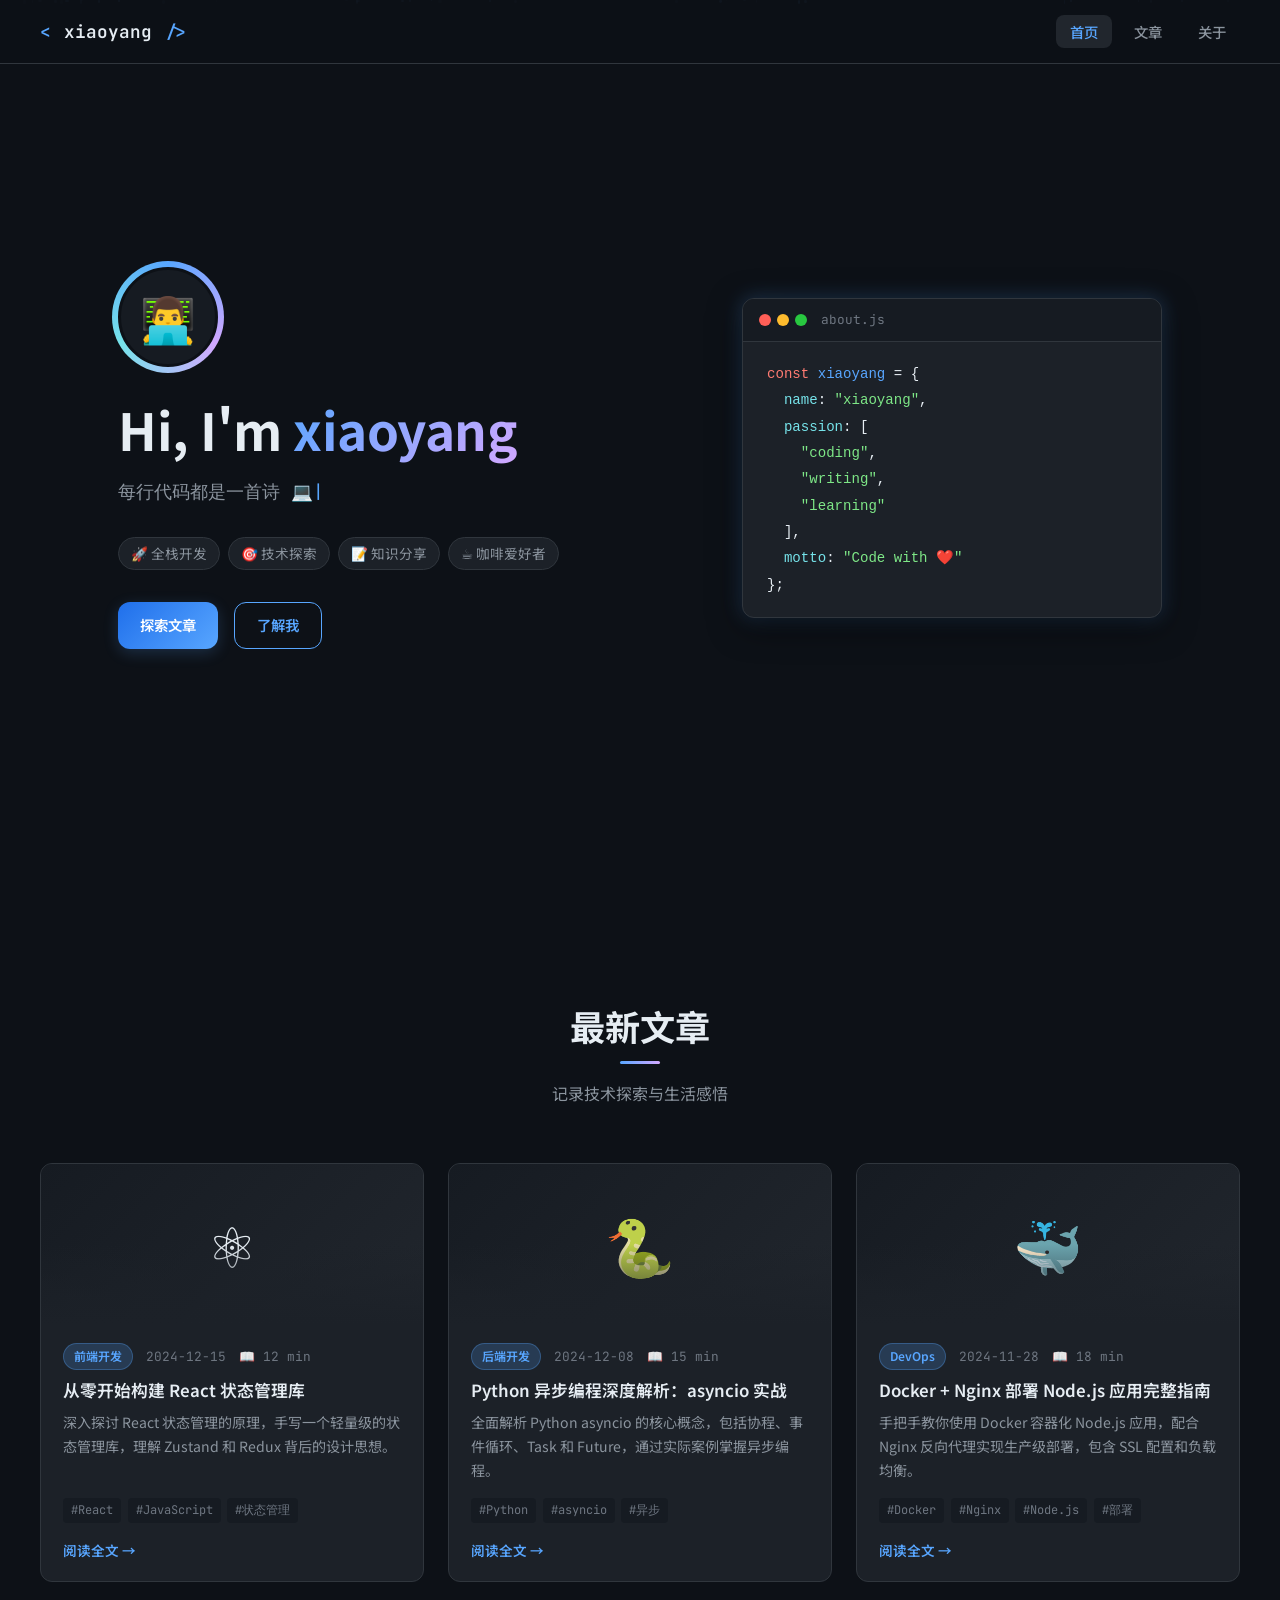
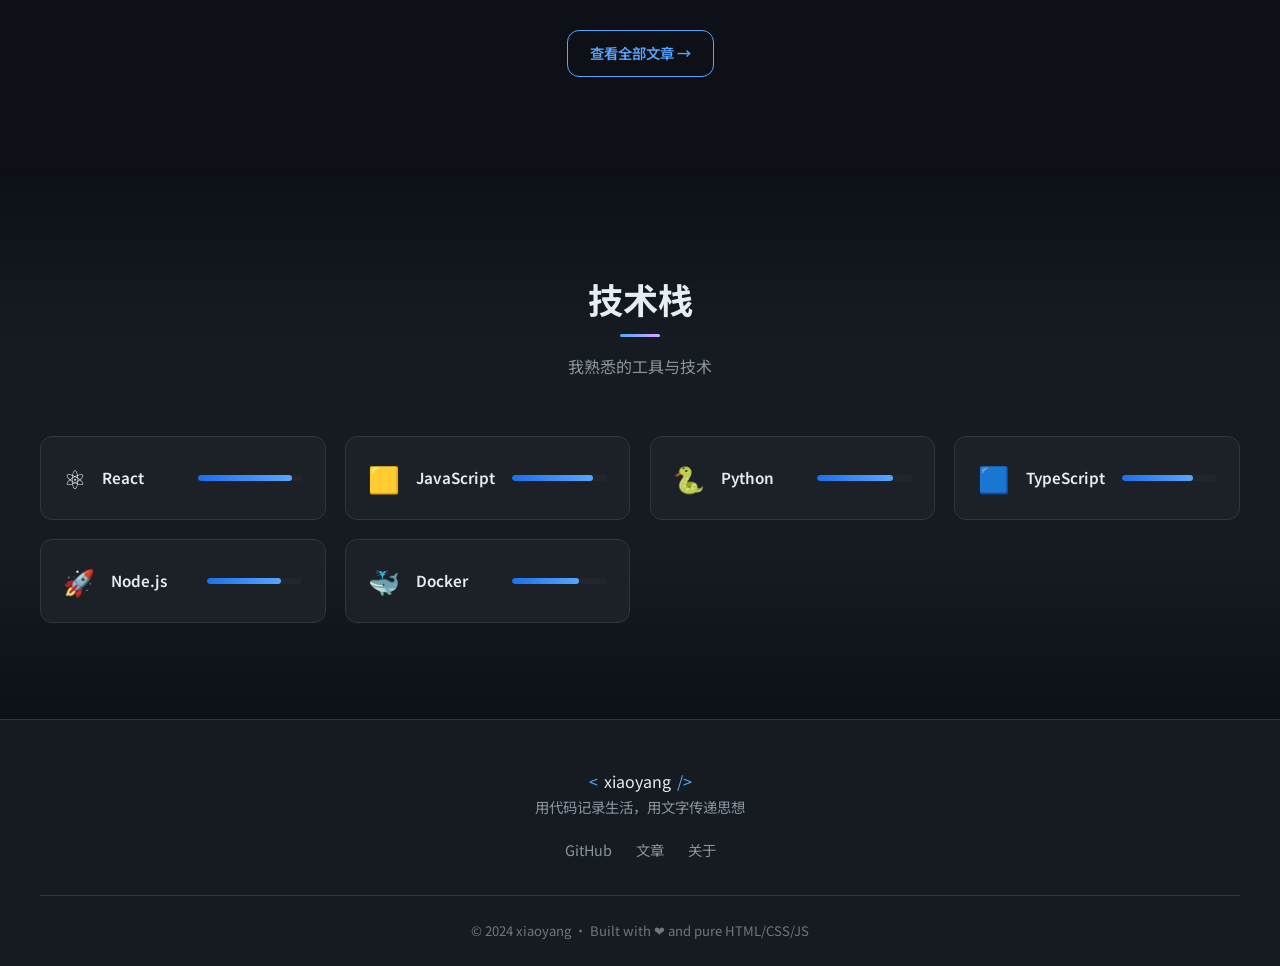
==== index.html @ 9339e9d8 "feat: add personal blog with dark theme - Home page with typing animation and particle background - " ====
<!DOCTYPE html>
<html lang="zh-CN">
<head>
  <meta charset="UTF-8" />
  <meta name="viewport" content="width=device-width, initial-scale=1.0" />
  <title>xiaoyang's Blog</title>
  <link rel="stylesheet" href="css/style.css" />
  <link rel="preconnect" href="https://fonts.googleapis.com" />
  <link href="https://fonts.googleapis.com/css2?family=JetBrains+Mono:wght@300;400;600&family=Noto+Sans+SC:wght@300;400;500;700&display=swap" rel="stylesheet" />
</head>
<body>
  <!-- 粒子背景 -->
  <div id="particles"></div>

  <!-- 导航栏 -->
  <nav class="navbar" id="navbar">
    <div class="nav-container">
      <a href="index.html" class="nav-logo">
        <span class="logo-bracket">&lt;</span>
        <span class="logo-text">xiaoyang</span>
        <span class="logo-bracket">/&gt;</span>
      </a>
      <ul class="nav-links">
        <li><a href="index.html" class="nav-link active">首页</a></li>
        <li><a href="posts.html" class="nav-link">文章</a></li>
        <li><a href="about.html" class="nav-link">关于</a></li>
      </ul>
      <button class="nav-toggle" id="navToggle">
        <span></span><span></span><span></span>
      </button>
    </div>
  </nav>

  <!-- 英雄区域 -->
  <section class="hero">
    <div class="hero-content">
      <div class="hero-avatar">
        <div class="avatar-ring"></div>
        <div class="avatar-inner">
          <span class="avatar-icon">👨‍💻</span>
        </div>
      </div>
      <h1 class="hero-title">
        Hi, I'm <span class="highlight">xiaoyang</span>
      </h1>
      <p class="hero-subtitle typing-text" id="typingText"></p>
      <div class="hero-tags">
        <span class="tag">🚀 全栈开发</span>
        <span class="tag">🎯 技术探索</span>
        <span class="tag">📝 知识分享</span>
        <span class="tag">☕ 咖啡爱好者</span>
      </div>
      <div class="hero-actions">
        <a href="posts.html" class="btn btn-primary">探索文章</a>
        <a href="about.html" class="btn btn-outline">了解我</a>
      </div>
    </div>
    <div class="hero-decoration">
      <div class="code-block">
        <div class="code-header">
          <span class="dot red"></span>
          <span class="dot yellow"></span>
          <span class="dot green"></span>
          <span class="code-title">about.js</span>
        </div>
        <pre class="code-content"><code><span class="kw">const</span> <span class="var">xiaoyang</span> = {
  <span class="prop">name</span>: <span class="str">"xiaoyang"</span>,
  <span class="prop">passion</span>: [
    <span class="str">"coding"</span>,
    <span class="str">"writing"</span>,
    <span class="str">"learning"</span>
  ],
  <span class="prop">motto</span>: <span class="str">"Code with ❤️"</span>
};</code></pre>
      </div>
    </div>
  </section>

  <!-- 最新文章 -->
  <section class="section latest-posts">
    <div class="container">
      <div class="section-header">
        <h2 class="section-title">最新文章</h2>
        <p class="section-subtitle">记录技术探索与生活感悟</p>
      </div>
      <div class="posts-grid" id="postsGrid">
        <!-- 文章卡片将由 JS 动态生成 -->
      </div>
      <div class="section-footer">
        <a href="posts.html" class="btn btn-outline">查看全部文章 →</a>
      </div>
    </div>
  </section>

  <!-- 技能展示 -->
  <section class="section skills-section">
    <div class="container">
      <div class="section-header">
        <h2 class="section-title">技术栈</h2>
        <p class="section-subtitle">我熟悉的工具与技术</p>
      </div>
      <div class="skills-grid">
        <div class="skill-card" data-level="90">
          <div class="skill-icon">⚛️</div>
          <div class="skill-name">React</div>
          <div class="skill-bar"><div class="skill-fill" data-width="90"></div></div>
        </div>
        <div class="skill-card" data-level="85">
          <div class="skill-icon">🟨</div>
          <div class="skill-name">JavaScript</div>
          <div class="skill-bar"><div class="skill-fill" data-width="85"></div></div>
        </div>
        <div class="skill-card" data-level="80">
          <div class="skill-icon">🐍</div>
          <div class="skill-name">Python</div>
          <div class="skill-bar"><div class="skill-fill" data-width="80"></div></div>
        </div>
        <div class="skill-card" data-level="75">
          <div class="skill-icon">🟦</div>
          <div class="skill-name">TypeScript</div>
          <div class="skill-bar"><div class="skill-fill" data-width="75"></div></div>
        </div>
        <div class="skill-card" data-level="78">
          <div class="skill-icon">🚀</div>
          <div class="skill-name">Node.js</div>
          <div class="skill-bar"><div class="skill-fill" data-width="78"></div></div>
        </div>
        <div class="skill-card" data-level="70">
          <div class="skill-icon">🐳</div>
          <div class="skill-name">Docker</div>
          <div class="skill-bar"><div class="skill-fill" data-width="70"></div></div>
        </div>
      </div>
    </div>
  </section>

  <!-- 页脚 -->
  <footer class="footer">
    <div class="container">
      <div class="footer-content">
        <div class="footer-brand">
          <span class="logo-bracket">&lt;</span>
          <span class="logo-text">xiaoyang</span>
          <span class="logo-bracket">/&gt;</span>
        </div>
        <p class="footer-text">用代码记录生活，用文字传递思想</p>
        <div class="footer-links">
          <a href="https://github.com/again-h" target="_blank" class="footer-link">GitHub</a>
          <a href="posts.html" class="footer-link">文章</a>
          <a href="about.html" class="footer-link">关于</a>
        </div>
      </div>
      <div class="footer-bottom">
        <p>© 2024 xiaoyang · Built with ❤️ and pure HTML/CSS/JS</p>
      </div>
    </div>
  </footer>

  <script src="js/main.js"></script>
  <script src="js/posts-data.js"></script>
  <script src="js/index.js"></script>
</body>
</html>
---- css/style.css ----
/* ===========================
   CSS Variables & Reset
   =========================== */
:root {
  --bg-primary: #0d1117;
  --bg-secondary: #161b22;
  --bg-card: #1c2128;
  --bg-hover: #21262d;
  --border: #30363d;
  --border-hover: #484f58;

  --text-primary: #e6edf3;
  --text-secondary: #8b949e;
  --text-muted: #6e7681;

  --accent: #58a6ff;
  --accent-light: #79c0ff;
  --accent-dark: #1f6feb;
  --accent-glow: rgba(88, 166, 255, 0.2);

  --purple: #d2a8ff;
  --green: #7ee787;
  --orange: #ffa657;
  --red: #ff7b72;
  --yellow: #f9e96d;
  --cyan: #76e3ea;

  --font-mono: 'JetBrains Mono', 'Fira Code', monospace;
  --font-sans: 'Noto Sans SC', system-ui, -apple-system, sans-serif;

  --radius-sm: 4px;
  --radius-md: 8px;
  --radius-lg: 12px;
  --radius-xl: 20px;

  --shadow-sm: 0 1px 3px rgba(0,0,0,0.4);
  --shadow-md: 0 4px 12px rgba(0,0,0,0.5);
  --shadow-lg: 0 8px 32px rgba(0,0,0,0.6);
  --shadow-glow: 0 0 20px rgba(88, 166, 255, 0.3);

  --transition: 0.3s ease;
}

*, *::before, *::after {
  box-sizing: border-box;
  margin: 0;
  padding: 0;
}

html {
  scroll-behavior: smooth;
  font-size: 16px;
}

body {
  background-color: var(--bg-primary);
  color: var(--text-primary);
  font-family: var(--font-sans);
  line-height: 1.7;
  overflow-x: hidden;
}

a {
  color: var(--accent);
  text-decoration: none;
  transition: color var(--transition);
}

a:hover { color: var(--accent-light); }

img { max-width: 100%; height: auto; }

/* ===========================
   Particles Background
   =========================== */
#particles {
  position: fixed;
  top: 0; left: 0;
  width: 100%; height: 100%;
  pointer-events: none;
  z-index: 0;
  overflow: hidden;
}

.particle {
  position: absolute;
  width: 2px;
  height: 2px;
  background: var(--accent);
  border-radius: 50%;
  opacity: 0;
  animation: float-particle linear infinite;
}

@keyframes float-particle {
  0% { transform: translateY(100vh) scale(0); opacity: 0; }
  10% { opacity: 0.6; }
  90% { opacity: 0.3; }
  100% { transform: translateY(-10vh) scale(1); opacity: 0; }
}

/* ===========================
   Navigation
   =========================== */
.navbar {
  position: fixed;
  top: 0;
  left: 0;
  right: 0;
  z-index: 1000;
  padding: 0 2rem;
  height: 64px;
  background: rgba(13, 17, 23, 0.85);
  backdrop-filter: blur(20px);
  -webkit-backdrop-filter: blur(20px);
  border-bottom: 1px solid var(--border);
  transition: all var(--transition);
}

.navbar.scrolled {
  height: 56px;
  box-shadow: var(--shadow-md);
}

.nav-container {
  max-width: 1200px;
  margin: 0 auto;
  height: 100%;
  display: flex;
  align-items: center;
  justify-content: space-between;
}

.nav-logo {
  font-family: var(--font-mono);
  font-size: 1.1rem;
  font-weight: 600;
  color: var(--text-primary);
  text-decoration: none;
  transition: all var(--transition);
}

.nav-logo:hover { color: var(--text-primary); }
.nav-logo:hover .logo-bracket { color: var(--accent); }

.logo-bracket {
  color: var(--accent);
  transition: color var(--transition);
}

.logo-text {
  color: var(--text-primary);
  margin: 0 2px;
}

.nav-links {
  display: flex;
  list-style: none;
  gap: 0.5rem;
}

.nav-link {
  padding: 6px 14px;
  border-radius: var(--radius-md);
  color: var(--text-secondary);
  font-size: 0.9rem;
  font-weight: 500;
  transition: all var(--transition);
  position: relative;
}

.nav-link:hover,
.nav-link.active {
  color: var(--text-primary);
  background: var(--bg-hover);
}

.nav-link.active {
  color: var(--accent);
}

.nav-toggle {
  display: none;
  flex-direction: column;
  gap: 5px;
  background: none;
  border: none;
  cursor: pointer;
  padding: 4px;
}

.nav-toggle span {
  display: block;
  width: 22px;
  height: 2px;
  background: var(--text-secondary);
  border-radius: 2px;
  transition: all var(--transition);
}

/* ===========================
   Hero Section
   =========================== */
.hero {
  min-height: 100vh;
  display: flex;
  align-items: center;
  justify-content: center;
  padding: 80px 2rem 4rem;
  position: relative;
  z-index: 1;
  gap: 4rem;
  max-width: 1200px;
  margin: 0 auto;
}

.hero-content {
  flex: 1;
  max-width: 560px;
}

.hero-avatar {
  position: relative;
  width: 100px;
  height: 100px;
  margin-bottom: 2rem;
}

.avatar-ring {
  position: absolute;
  inset: -6px;
  border-radius: 50%;
  background: conic-gradient(var(--accent), var(--purple), var(--cyan), var(--accent));
  animation: spin 4s linear infinite;
}

@keyframes spin {
  to { transform: rotate(360deg); }
}

.avatar-inner {
  position: relative;
  width: 100%;
  height: 100%;
  background: var(--bg-secondary);
  border-radius: 50%;
  display: flex;
  align-items: center;
  justify-content: center;
  font-size: 2.8rem;
  z-index: 1;
  border: 3px solid var(--bg-primary);
}

.hero-title {
  font-size: clamp(2rem, 5vw, 3.2rem);
  font-weight: 700;
  line-height: 1.2;
  margin-bottom: 1rem;
  letter-spacing: -0.5px;
}

.highlight {
  background: linear-gradient(135deg, var(--accent), var(--purple));
  -webkit-background-clip: text;
  -webkit-text-fill-color: transparent;
  background-clip: text;
}

.hero-subtitle {
  font-size: 1.1rem;
  color: var(--text-secondary);
  margin-bottom: 1.8rem;
  min-height: 2rem;
  font-family: var(--font-mono);
}

.hero-subtitle::after {
  content: '|';
  animation: blink 1s step-end infinite;
  color: var(--accent);
}

@keyframes blink {
  50% { opacity: 0; }
}

.hero-tags {
  display: flex;
  flex-wrap: wrap;
  gap: 0.5rem;
  margin-bottom: 2rem;
}

.tag {
  background: var(--bg-card);
  border: 1px solid var(--border);
  padding: 4px 12px;
  border-radius: 20px;
  font-size: 0.85rem;
  color: var(--text-secondary);
  transition: all var(--transition);
}

.tag:hover {
  border-color: var(--accent);
  color: var(--accent);
  box-shadow: 0 0 10px var(--accent-glow);
}

.hero-actions {
  display: flex;
  gap: 1rem;
  flex-wrap: wrap;
}

/* ===========================
   Buttons
   =========================== */
.btn {
  display: inline-flex;
  align-items: center;
  padding: 10px 22px;
  border-radius: var(--radius-lg);
  font-size: 0.9rem;
  font-weight: 600;
  cursor: pointer;
  transition: all var(--transition);
  border: none;
  text-decoration: none;
}

.btn-primary {
  background: linear-gradient(135deg, var(--accent-dark), var(--accent));
  color: #fff;
  box-shadow: 0 4px 15px var(--accent-glow);
}

.btn-primary:hover {
  transform: translateY(-2px);
  box-shadow: 0 6px 20px var(--accent-glow);
  color: #fff;
}

.btn-outline {
  background: transparent;
  color: var(--accent);
  border: 1px solid var(--accent);
}

.btn-outline:hover {
  background: var(--accent-glow);
  transform: translateY(-2px);
  color: var(--accent-light);
}

/* ===========================
   Code Block (Hero Decoration)
   =========================== */
.hero-decoration {
  flex: 1;
  max-width: 420px;
}

.code-block {
  background: var(--bg-card);
  border: 1px solid var(--border);
  border-radius: var(--radius-lg);
  overflow: hidden;
  box-shadow: var(--shadow-lg), var(--shadow-glow);
  animation: float 6s ease-in-out infinite;
}

@keyframes float {
  0%, 100% { transform: translateY(0); }
  50% { transform: translateY(-12px); }
}

.code-header {
  background: var(--bg-secondary);
  padding: 10px 16px;
  display: flex;
  align-items: center;
  gap: 6px;
  border-bottom: 1px solid var(--border);
}

.dot {
  width: 12px;
  height: 12px;
  border-radius: 50%;
}
.dot.red { background: #ff5f57; }
.dot.yellow { background: #febc2e; }
.dot.green { background: #28c840; }

.code-title {
  font-family: var(--font-mono);
  font-size: 0.8rem;
  color: var(--text-muted);
  margin-left: 8px;
}

.code-content {
  padding: 1.2rem 1.5rem;
  font-family: var(--font-mono);
  font-size: 0.88rem;
  line-height: 1.8;
  overflow-x: auto;
}

.code-content .kw { color: var(--red); }
.code-content .var { color: var(--accent); }
.code-content .prop { color: var(--cyan); }
.code-content .str { color: var(--green); }

/* ===========================
   Sections
   =========================== */
.section {
  padding: 6rem 2rem;
  position: relative;
  z-index: 1;
}

.container {
  max-width: 1200px;
  margin: 0 auto;
}

.section-header {
  text-align: center;
  margin-bottom: 3.5rem;
}

.section-title {
  font-size: clamp(1.6rem, 4vw, 2.2rem);
  font-weight: 700;
  margin-bottom: 0.5rem;
  position: relative;
  display: inline-block;
}

.section-title::after {
  content: '';
  position: absolute;
  bottom: -8px;
  left: 50%;
  transform: translateX(-50%);
  width: 40px;
  height: 3px;
  background: linear-gradient(90deg, var(--accent), var(--purple));
  border-radius: 2px;
}

.section-subtitle {
  color: var(--text-secondary);
  font-size: 1rem;
  margin-top: 1rem;
}

.section-footer {
  text-align: center;
  margin-top: 3rem;
}

/* ===========================
   Posts Grid
   =========================== */
.posts-grid {
  display: grid;
  grid-template-columns: repeat(auto-fill, minmax(320px, 1fr));
  gap: 1.5rem;
}

.post-card {
  background: var(--bg-card);
  border: 1px solid var(--border);
  border-radius: var(--radius-lg);
  overflow: hidden;
  transition: all var(--transition);
  cursor: pointer;
  display: flex;
  flex-direction: column;
}

.post-card:hover {
  border-color: var(--border-hover);
  transform: translateY(-4px);
  box-shadow: var(--shadow-md), 0 0 20px rgba(88, 166, 255, 0.1);
}

.post-card-image {
  height: 160px;
  display: flex;
  align-items: center;
  justify-content: center;
  font-size: 3.5rem;
  background: linear-gradient(135deg, var(--bg-secondary), var(--bg-hover));
  position: relative;
  overflow: hidden;
}

.post-card-image::after {
  content: '';
  position: absolute;
  inset: 0;
  background: linear-gradient(to bottom, transparent 50%, var(--bg-card));
}

.post-card-body {
  padding: 1.2rem 1.4rem;
  flex: 1;
  display: flex;
  flex-direction: column;
}

.post-card-meta {
  display: flex;
  align-items: center;
  gap: 0.8rem;
  margin-bottom: 0.6rem;
}

.post-category {
  background: var(--accent-glow);
  color: var(--accent);
  border: 1px solid rgba(88,166,255,0.3);
  padding: 2px 10px;
  border-radius: 20px;
  font-size: 0.75rem;
  font-weight: 600;
}

.post-date {
  color: var(--text-muted);
  font-size: 0.8rem;
  font-family: var(--font-mono);
}

.post-title {
  font-size: 1.05rem;
  font-weight: 600;
  color: var(--text-primary);
  margin-bottom: 0.5rem;
  transition: color var(--transition);
  line-height: 1.4;
}

.post-card:hover .post-title { color: var(--accent); }

.post-excerpt {
  color: var(--text-secondary);
  font-size: 0.88rem;
  flex: 1;
  display: -webkit-box;
  -webkit-line-clamp: 3;
  -webkit-box-orient: vertical;
  overflow: hidden;
}

.post-tags {
  display: flex;
  flex-wrap: wrap;
  gap: 0.4rem;
  margin-top: 1rem;
}

.post-tag {
  background: var(--bg-secondary);
  color: var(--text-muted);
  padding: 2px 8px;
  border-radius: 4px;
  font-size: 0.75rem;
  font-family: var(--font-mono);
}

.read-more {
  display: inline-flex;
  align-items: center;
  gap: 4px;
  margin-top: 1rem;
  color: var(--accent);
  font-size: 0.85rem;
  font-weight: 600;
  transition: gap var(--transition);
}

.post-card:hover .read-more { gap: 8px; }

/* ===========================
   Skills Section
   =========================== */
.skills-section {
  background: linear-gradient(180deg, transparent, var(--bg-secondary) 30%, var(--bg-secondary) 70%, transparent);
}

.skills-grid {
  display: grid;
  grid-template-columns: repeat(auto-fill, minmax(280px, 1fr));
  gap: 1.2rem;
}

.skill-card {
  background: var(--bg-card);
  border: 1px solid var(--border);
  border-radius: var(--radius-lg);
  padding: 1.2rem 1.4rem;
  display: flex;
  align-items: center;
  gap: 1rem;
  transition: all var(--transition);
}

.skill-card:hover {
  border-color: var(--accent);
  box-shadow: 0 0 15px var(--accent-glow);
}

.skill-icon { font-size: 1.6rem; flex-shrink: 0; }

.skill-name {
  font-weight: 600;
  font-size: 0.95rem;
  min-width: 80px;
}

.skill-bar {
  flex: 1;
  height: 6px;
  background: var(--bg-hover);
  border-radius: 3px;
  overflow: hidden;
}

.skill-fill {
  height: 100%;
  background: linear-gradient(90deg, var(--accent-dark), var(--accent));
  border-radius: 3px;
  width: 0;
  transition: width 1.2s cubic-bezier(0.4, 0, 0.2, 1);
}

/* ===========================
   Footer
   =========================== */
.footer {
  background: var(--bg-secondary);
  border-top: 1px solid var(--border);
  padding: 3rem 2rem 1.5rem;
  position: relative;
  z-index: 1;
}

.footer-content {
  text-align: center;
  margin-bottom: 2rem;
}

.footer .nav-logo {
  font-size: 1.2rem;
  display: inline-block;
  margin-bottom: 0.8rem;
}

.footer-text {
  color: var(--text-secondary);
  margin-bottom: 1.2rem;
  font-size: 0.9rem;
}

.footer-links {
  display: flex;
  justify-content: center;
  gap: 1.5rem;
}

.footer-link {
  color: var(--text-secondary);
  font-size: 0.9rem;
  transition: color var(--transition);
}

.footer-link:hover { color: var(--accent); }

.footer-bottom {
  text-align: center;
  border-top: 1px solid var(--border);
  padding-top: 1.5rem;
  color: var(--text-muted);
  font-size: 0.82rem;
}

/* ===========================
   Posts Page
   =========================== */
.page-hero {
  padding: 120px 2rem 4rem;
  text-align: center;
  position: relative;
  z-index: 1;
}

.page-title {
  font-size: clamp(2rem, 5vw, 3rem);
  font-weight: 700;
  margin-bottom: 0.8rem;
}

.page-subtitle {
  color: var(--text-secondary);
  font-size: 1.05rem;
}

.filter-bar {
  position: sticky;
  top: 64px;
  z-index: 100;
  background: rgba(13,17,23,0.9);
  backdrop-filter: blur(20px);
  padding: 1rem 2rem;
  border-bottom: 1px solid var(--border);
  margin-bottom: 3rem;
}

.filter-inner {
  max-width: 1200px;
  margin: 0 auto;
  display: flex;
  gap: 0.5rem;
  flex-wrap: wrap;
  align-items: center;
}

.filter-btn {
  padding: 6px 16px;
  border-radius: 20px;
  border: 1px solid var(--border);
  background: transparent;
  color: var(--text-secondary);
  font-size: 0.85rem;
  cursor: pointer;
  transition: all var(--transition);
}

.filter-btn:hover,
.filter-btn.active {
  border-color: var(--accent);
  color: var(--accent);
  background: var(--accent-glow);
}

.posts-list {
  max-width: 1200px;
  margin: 0 auto;
  padding: 0 2rem 4rem;
  position: relative;
  z-index: 1;
}

/* ===========================
   Post Detail Page
   =========================== */
.post-detail {
  max-width: 780px;
  margin: 0 auto;
  padding: 100px 2rem 5rem;
  position: relative;
  z-index: 1;
}

.post-header {
  margin-bottom: 2.5rem;
}

.post-header-meta {
  display: flex;
  align-items: center;
  gap: 1rem;
  margin-bottom: 1.2rem;
  flex-wrap: wrap;
}

.post-header-title {
  font-size: clamp(1.8rem, 4vw, 2.4rem);
  font-weight: 700;
  line-height: 1.25;
  margin-bottom: 1rem;
}

.post-body {
  color: var(--text-secondary);
  line-height: 1.9;
  font-size: 1.02rem;
}

.post-body h2 {
  color: var(--text-primary);
  font-size: 1.5rem;
  margin: 2.5rem 0 1rem;
  padding-bottom: 0.5rem;
  border-bottom: 1px solid var(--border);
}

.post-body h3 {
  color: var(--text-primary);
  font-size: 1.2rem;
  margin: 2rem 0 0.8rem;
}

.post-body p { margin-bottom: 1.2rem; }

.post-body pre {
  background: var(--bg-card);
  border: 1px solid var(--border);
  border-radius: var(--radius-md);
  padding: 1.2rem 1.5rem;
  overflow-x: auto;
  margin: 1.5rem 0;
  font-family: var(--font-mono);
  font-size: 0.88rem;
  line-height: 1.7;
}

.post-body code {
  font-family: var(--font-mono);
  background: var(--bg-card);
  border: 1px solid var(--border);
  padding: 2px 6px;
  border-radius: 4px;
  font-size: 0.88em;
  color: var(--orange);
}

.post-body pre code {
  background: none;
  border: none;
  padding: 0;
  color: var(--text-primary);
}

.post-body blockquote {
  border-left: 3px solid var(--accent);
  padding: 0.8rem 1.2rem;
  margin: 1.5rem 0;
  background: var(--bg-card);
  border-radius: 0 var(--radius-md) var(--radius-md) 0;
  color: var(--text-secondary);
  font-style: italic;
}

.post-body ul, .post-body ol {
  padding-left: 1.5rem;
  margin-bottom: 1.2rem;
}

.post-body li { margin-bottom: 0.4rem; }

.post-body a {
  color: var(--accent);
  text-decoration: underline;
  text-underline-offset: 3px;
}

/* ===========================
   About Page
   =========================== */
.about-page {
  max-width: 860px;
  margin: 0 auto;
  padding: 100px 2rem 5rem;
  position: relative;
  z-index: 1;
}

.about-header {
  display: flex;
  align-items: center;
  gap: 2.5rem;
  margin-bottom: 3rem;
  padding: 2.5rem;
  background: var(--bg-card);
  border: 1px solid var(--border);
  border-radius: var(--radius-xl);
}

.about-avatar {
  position: relative;
  width: 110px;
  height: 110px;
  flex-shrink: 0;
}

.about-avatar .avatar-ring {
  position: absolute;
  inset: -6px;
  border-radius: 50%;
  background: conic-gradient(var(--accent), var(--purple), var(--cyan), var(--accent));
  animation: spin 4s linear infinite;
}

.about-avatar .avatar-inner {
  position: relative;
  width: 100%;
  height: 100%;
  background: var(--bg-secondary);
  border-radius: 50%;
  display: flex;
  align-items: center;
  justify-content: center;
  font-size: 3rem;
  z-index: 1;
  border: 3px solid var(--bg-primary);
}

.about-info h1 {
  font-size: 1.8rem;
  font-weight: 700;
  margin-bottom: 0.4rem;
}

.about-info p {
  color: var(--text-secondary);
  font-size: 0.95rem;
}

.about-bio {
  background: var(--bg-card);
  border: 1px solid var(--border);
  border-radius: var(--radius-lg);
  padding: 2rem;
  margin-bottom: 2rem;
  color: var(--text-secondary);
  line-height: 1.9;
}

.about-bio h2 {
  color: var(--text-primary);
  font-size: 1.2rem;
  margin-bottom: 1rem;
  display: flex;
  align-items: center;
  gap: 0.5rem;
}

.timeline {
  position: relative;
  padding-left: 2rem;
}

.timeline::before {
  content: '';
  position: absolute;
  left: 0;
  top: 8px;
  bottom: 8px;
  width: 2px;
  background: linear-gradient(to bottom, var(--accent), var(--purple));
  border-radius: 2px;
}

.timeline-item {
  position: relative;
  margin-bottom: 2rem;
  background: var(--bg-card);
  border: 1px solid var(--border);
  border-radius: var(--radius-lg);
  padding: 1.2rem 1.4rem;
}

.timeline-item::before {
  content: '';
  position: absolute;
  left: -2.4rem;
  top: 1.4rem;
  width: 10px;
  height: 10px;
  background: var(--accent);
  border-radius: 50%;
  border: 2px solid var(--bg-primary);
  box-shadow: 0 0 10px var(--accent);
}

.timeline-year {
  font-family: var(--font-mono);
  font-size: 0.8rem;
  color: var(--accent);
  margin-bottom: 0.4rem;
}

.timeline-title {
  font-weight: 600;
  margin-bottom: 0.3rem;
}

.timeline-desc {
  color: var(--text-secondary);
  font-size: 0.9rem;
}

/* ===========================
   Search Box
   =========================== */
.search-box {
  position: relative;
  max-width: 400px;
  margin-left: auto;
}

.search-box input {
  width: 100%;
  padding: 8px 16px 8px 40px;
  background: var(--bg-card);
  border: 1px solid var(--border);
  border-radius: 20px;
  color: var(--text-primary);
  font-size: 0.88rem;
  outline: none;
  transition: all var(--transition);
}

.search-box input:focus {
  border-color: var(--accent);
  box-shadow: 0 0 0 3px var(--accent-glow);
}

.search-icon {
  position: absolute;
  left: 14px;
  top: 50%;
  transform: translateY(-50%);
  color: var(--text-muted);
  font-size: 0.9rem;
}

/* ===========================
   Pagination
   =========================== */
.pagination {
  display: flex;
  justify-content: center;
  gap: 0.5rem;
  margin-top: 3rem;
}

.page-btn {
  width: 36px;
  height: 36px;
  border-radius: var(--radius-md);
  border: 1px solid var(--border);
  background: transparent;
  color: var(--text-secondary);
  cursor: pointer;
  transition: all var(--transition);
  display: flex;
  align-items: center;
  justify-content: center;
  font-size: 0.88rem;
}

.page-btn:hover, .page-btn.active {
  border-color: var(--accent);
  color: var(--accent);
  background: var(--accent-glow);
}

/* ===========================
   Scroll to Top
   =========================== */
.scroll-top {
  position: fixed;
  bottom: 2rem;
  right: 2rem;
  width: 42px;
  height: 42px;
  background: var(--accent-dark);
  color: #fff;
  border: none;
  border-radius: var(--radius-md);
  cursor: pointer;
  display: flex;
  align-items: center;
  justify-content: center;
  font-size: 1rem;
  opacity: 0;
  transform: translateY(10px);
  transition: all var(--transition);
  z-index: 999;
  box-shadow: var(--shadow-md);
}

.scroll-top.visible {
  opacity: 1;
  transform: translateY(0);
}

.scroll-top:hover {
  background: var(--accent);
  transform: translateY(-3px);
}

/* ===========================
   Animations
   =========================== */
.fade-up {
  opacity: 0;
  transform: translateY(30px);
  transition: opacity 0.6s ease, transform 0.6s ease;
}

.fade-up.visible {
  opacity: 1;
  transform: translateY(0);
}

/* ===========================
   Responsive
   =========================== */
@media (max-width: 900px) {
  .hero {
    flex-direction: column;
    text-align: center;
    padding-top: 100px;
    gap: 3rem;
  }

  .hero-avatar { margin: 0 auto 1.5rem; }
  .hero-tags, .hero-actions { justify-content: center; }

  .hero-decoration { width: 100%; max-width: 400px; }

  .about-header {
    flex-direction: column;
    text-align: center;
  }
}

@media (max-width: 600px) {
  .nav-links {
    display: none;
    position: fixed;
    top: 64px; left: 0; right: 0;
    background: var(--bg-primary);
    flex-direction: column;
    padding: 1rem;
    border-bottom: 1px solid var(--border);
    gap: 0.3rem;
  }

  .nav-links.open { display: flex; }
  .nav-toggle { display: flex; }

  .posts-grid { grid-template-columns: 1fr; }
  .skills-grid { grid-template-columns: 1fr; }

  .filter-inner { flex-direction: column; align-items: flex-start; }
  .search-box { max-width: 100%; width: 100%; }
}
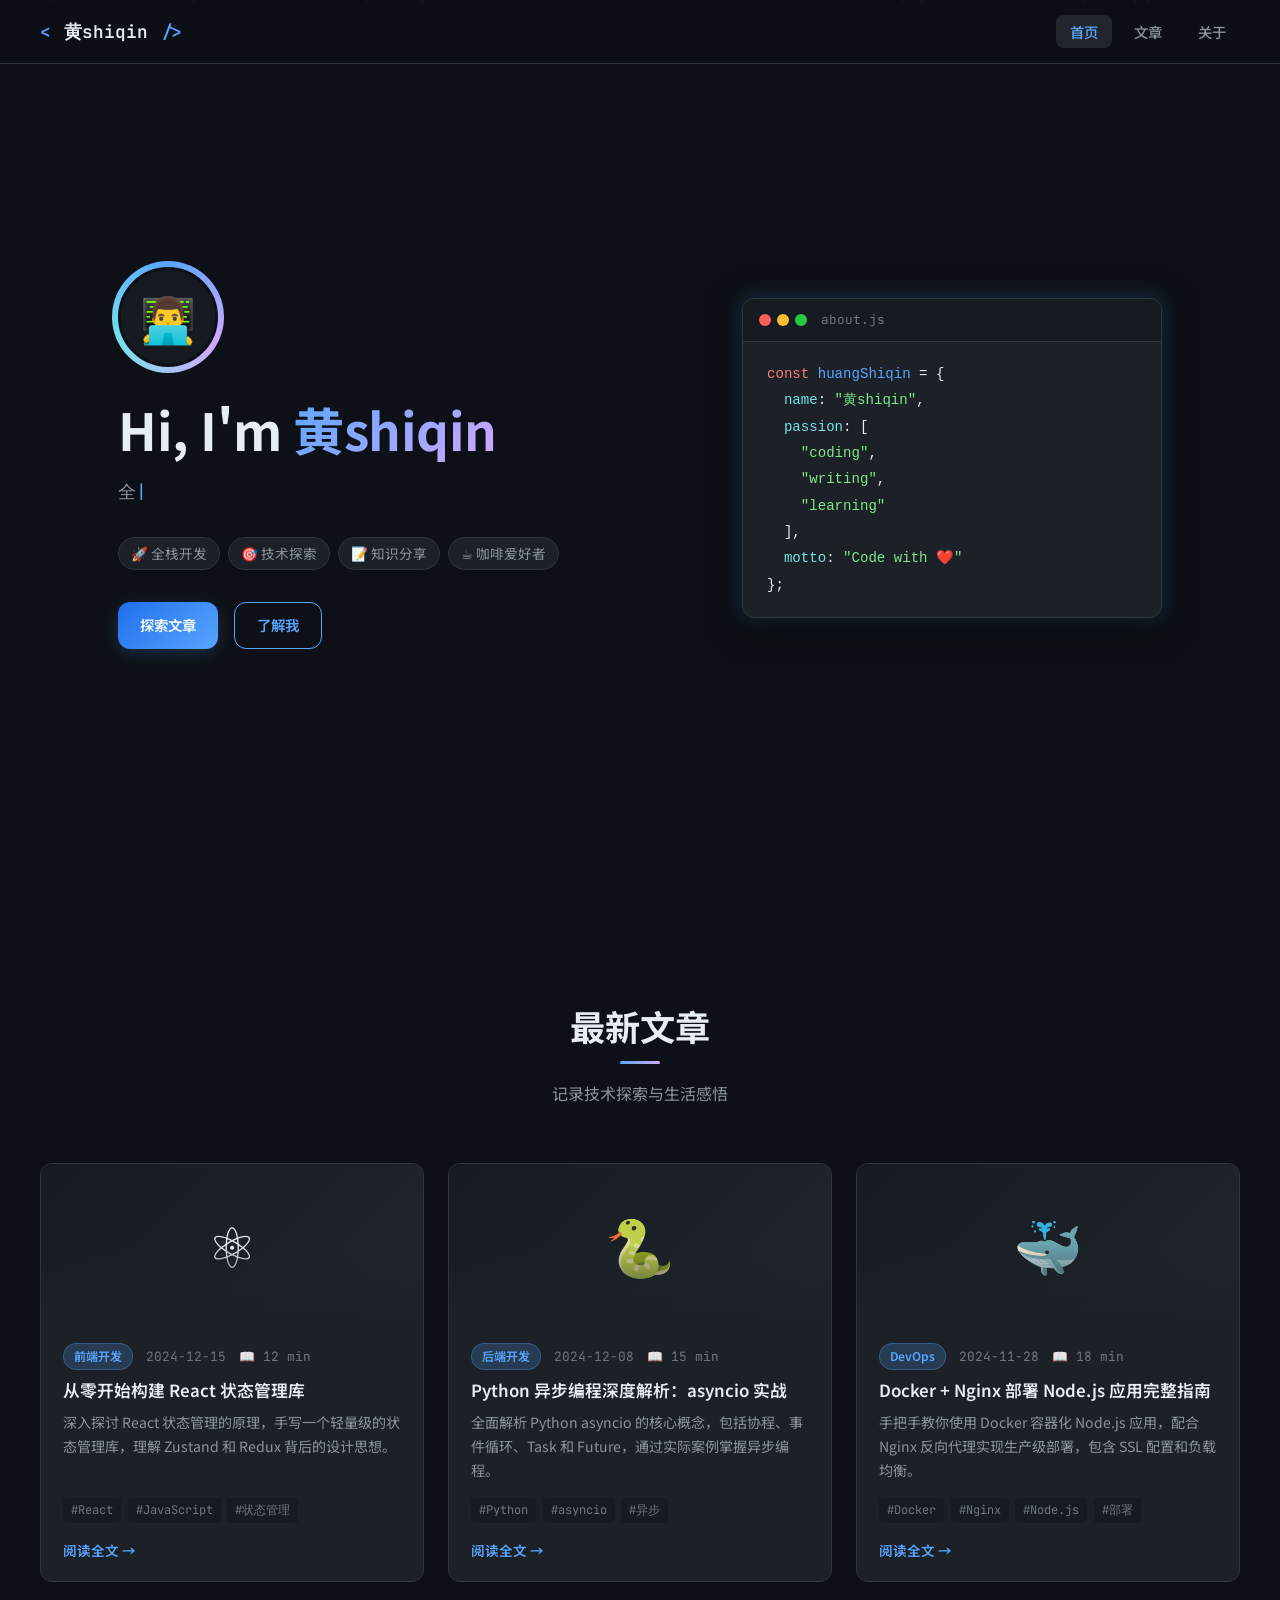
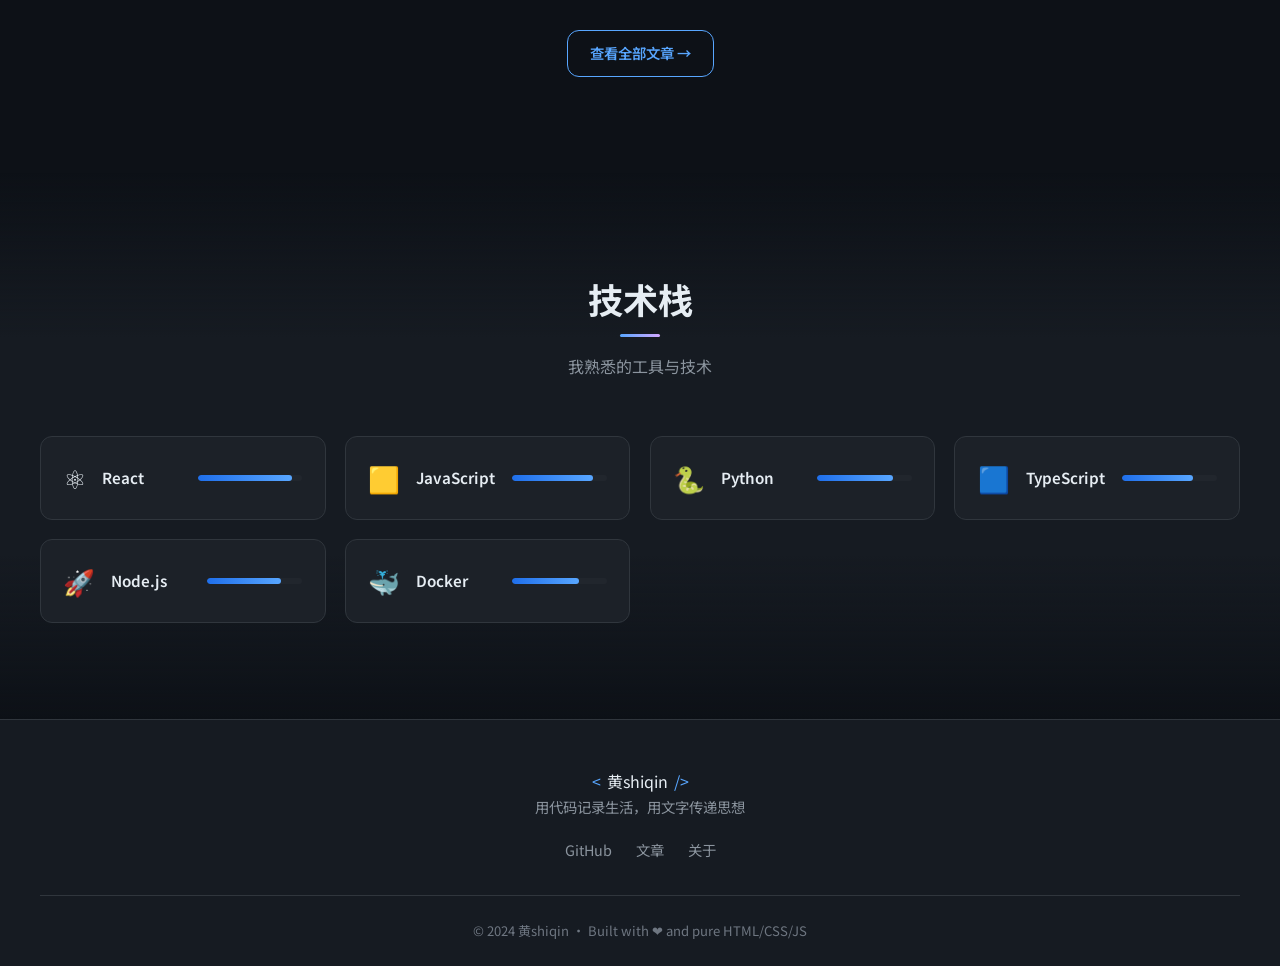
==== commit aefc2e6c: "feat: rename blog to 黄shiqin and add full SEO optimization - Rename all pages from xiaoyang to 黄shiq" ====
--- a/index.html
+++ b/index.html
@@ -3,7 +3,39 @@
 <head>
   <meta charset="UTF-8" />
   <meta name="viewport" content="width=device-width, initial-scale=1.0" />
-  <title>xiaoyang's Blog</title>
+  <title>黄shiqin的博客 - 技术探索与知识分享</title>
+  <meta name="description" content="黄shiqin的个人技术博客，分享前端开发、后端技术、DevOps 与 AI 应用等领域的深度文章与实践心得。" />
+  <meta name="keywords" content="黄shiqin,技术博客,前端开发,React,Python,Node.js,Docker,TypeScript,AI应用,全栈开发" />
+  <meta name="author" content="黄shiqin" />
+  <meta name="robots" content="index, follow" />
+  <link rel="canonical" href="https://again-h.github.io/blog/" />
+  <!-- Open Graph -->
+  <meta property="og:type" content="website" />
+  <meta property="og:title" content="黄shiqin的博客 - 技术探索与知识分享" />
+  <meta property="og:description" content="黄shiqin的个人技术博客，分享前端开发、后端技术、DevOps 与 AI 应用等领域的深度文章与实践心得。" />
+  <meta property="og:url" content="https://again-h.github.io/blog/" />
+  <meta property="og:site_name" content="黄shiqin的博客" />
+  <meta property="og:locale" content="zh_CN" />
+  <!-- Twitter Card -->
+  <meta name="twitter:card" content="summary" />
+  <meta name="twitter:title" content="黄shiqin的博客" />
+  <meta name="twitter:description" content="黄shiqin的个人技术博客，分享前端开发、后端技术、DevOps 与 AI 应用等领域的深度文章。" />
+  <!-- 结构化数据 -->
+  <script type="application/ld+json">
+  {
+    "@context": "https://schema.org",
+    "@type": "Blog",
+    "name": "黄shiqin的博客",
+    "description": "黄shiqin的个人技术博客，分享前端开发、后端技术、DevOps 与 AI 应用等领域的深度文章。",
+    "url": "https://again-h.github.io/blog/",
+    "author": {
+      "@type": "Person",
+      "name": "黄shiqin",
+      "url": "https://github.com/again-h"
+    },
+    "inLanguage": "zh-CN"
+  }
+  </script>
   <link rel="stylesheet" href="css/style.css" />
   <link rel="preconnect" href="https://fonts.googleapis.com" />
   <link href="https://fonts.googleapis.com/css2?family=JetBrains+Mono:wght@300;400;600&family=Noto+Sans+SC:wght@300;400;500;700&display=swap" rel="stylesheet" />
@@ -17,7 +49,7 @@
     <div class="nav-container">
       <a href="index.html" class="nav-logo">
         <span class="logo-bracket">&lt;</span>
-        <span class="logo-text">xiaoyang</span>
+        <span class="logo-text">黄shiqin</span>
         <span class="logo-bracket">/&gt;</span>
       </a>
       <ul class="nav-links">
@@ -41,7 +73,7 @@
         </div>
       </div>
       <h1 class="hero-title">
-        Hi, I'm <span class="highlight">xiaoyang</span>
+        Hi, I'm <span class="highlight">黄shiqin</span>
       </h1>
       <p class="hero-subtitle typing-text" id="typingText"></p>
       <div class="hero-tags">
@@ -63,8 +95,8 @@
           <span class="dot green"></span>
           <span class="code-title">about.js</span>
         </div>
-        <pre class="code-content"><code><span class="kw">const</span> <span class="var">xiaoyang</span> = {
-  <span class="prop">name</span>: <span class="str">"xiaoyang"</span>,
+        <pre class="code-content"><code><span class="kw">const</span> <span class="var">huangShiqin</span> = {
+  <span class="prop">name</span>: <span class="str">"黄shiqin"</span>,
   <span class="prop">passion</span>: [
     <span class="str">"coding"</span>,
     <span class="str">"writing"</span>,
@@ -140,7 +172,7 @@
       <div class="footer-content">
         <div class="footer-brand">
           <span class="logo-bracket">&lt;</span>
-          <span class="logo-text">xiaoyang</span>
+          <span class="logo-text">黄shiqin</span>
           <span class="logo-bracket">/&gt;</span>
         </div>
         <p class="footer-text">用代码记录生活，用文字传递思想</p>
@@ -151,7 +183,7 @@
         </div>
       </div>
       <div class="footer-bottom">
-        <p>© 2024 xiaoyang · Built with ❤️ and pure HTML/CSS/JS</p>
+        <p>© 2024 黄shiqin · Built with ❤️ and pure HTML/CSS/JS</p>
       </div>
     </div>
   </footer>
